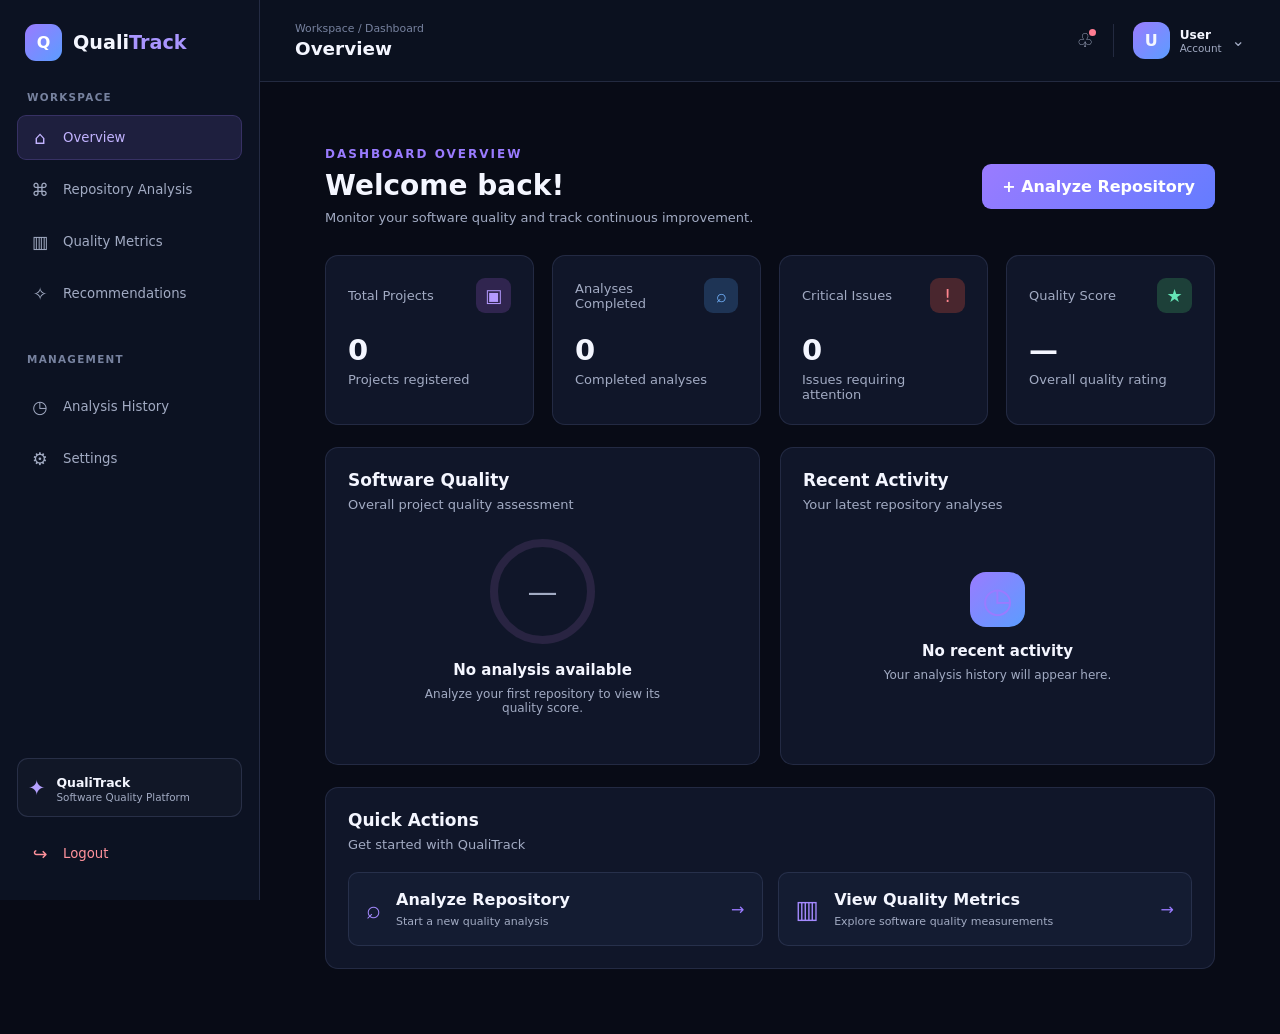
==== frontend/dashboard.html @ 4f3aad00 "updated dashboard" ====
<!DOCTYPE html>
<html lang="en">
<head>
    <meta charset="UTF-8">
    <meta name="viewport" content="width=device-width, initial-scale=1.0">

    <title>Dashboard | QualiTrack</title>

    <link rel="stylesheet" href="css/dashboard/layout.css">
    <link rel="stylesheet" href="css/dashboard/sidebar.css">
    <link rel="stylesheet" href="css/dashboard/header.css">
    <link rel="stylesheet" href="css/dashboard/overview.css">
</head>

<body>

    <div class="dashboard-layout">

        <!-- SIDEBAR COMPONENT -->
        <div id="sidebar-container"></div>

        <!-- MAIN AREA -->
        <div class="main-area">

            <!-- HEADER COMPONENT -->
            <div id="header-container"></div>

            <!-- FEATURE CONTENT -->
            <main id="dashboard-content">

                <div class="welcome-section">
                    <span class="welcome-label">QUALITRACK WORKSPACE</span>

                    <h1>Welcome to QualiTrack</h1>

                    <p>
                        Your software quality analytics workspace
                        starts here.
                    </p>
                </div>

                <div class="empty-dashboard">
                    <div class="empty-icon">Q</div>
                    <h2>Your dashboard is ready</h2>
                    <p>
                        We will build each dashboard feature
                        separately and connect it here.
                    </p>
                </div>

            </main>

        </div>

    </div>

    <script type="module" src="js/dashboard/dashboard.js"></script>

</body>
</html>
---- frontend/css/dashboard/layout.css ----
:root {
    --bg: #080b16;
    --panel: #101629;
    --panel2: #141c32;
    --text: #f4f6ff;
    --muted: #a2abc3;
    --purple: #9a7bff;
    --blue: #64a6ff;
    --green: #58dfb0;
    --border: rgba(174, 190, 255, .15);
}

* {
    margin: 0;
    padding: 0;
    box-sizing: border-box;
}

body {
    min-height: 100vh;
    font-family: Inter, system-ui, sans-serif;
    background: var(--bg);
    color: var(--text);
}

button {
    font: inherit;
    cursor: pointer;
}

.dashboard-layout {
    min-height: 100vh;
    display: flex;
}

.main-area {
    min-width: 0;
    flex: 1;
    margin-left: 260px;
}

#dashboard-content {
    padding: 35px;
}

.welcome-label {
    color: #a995ff;
    font-size: .7rem;
    font-weight: 800;
    letter-spacing: 1.5px;
}

.welcome-section h1 {
    font-size: 2rem;
    margin: 12px 0 8px;
    letter-spacing: -1px;
}

.welcome-section p {
    color: var(--muted);
    font-size: .9rem;
}

.empty-dashboard {
    margin-top: 35px;
    min-height: 260px;
    display: flex;
    flex-direction: column;
    align-items: center;
    justify-content: center;
    text-align: center;
    padding: 30px;
    border: 1px solid var(--border);
    border-radius: 18px;
    background: linear-gradient(
        145deg,
        rgba(20, 28, 50, .75),
        rgba(12, 17, 32, .85)
    );
}

.empty-icon {
    width: 55px;
    height: 55px;
    display: grid;
    place-items: center;
    border-radius: 16px;
    background: linear-gradient(135deg, #9a7bff, #5b9dff);
    font-size: 1.5rem;
    font-weight: 900;
    margin-bottom: 18px;
}

.empty-dashboard h2 {
    font-size: 1.15rem;
    margin-bottom: 8px;
}

.empty-dashboard p {
    color: var(--muted);
    font-size: .85rem;
}

@media (max-width: 850px) {
    .main-area {
        margin-left: 0;
    }

    #dashboard-content {
        padding: 25px 18px;
    }
}
---- frontend/css/dashboard/sidebar.css ----
.sidebar {
    width: 260px;
    height: 100vh;
    position: fixed;
    top: 0;
    left: 0;
    z-index: 100;
    display: flex;
    flex-direction: column;
    padding: 24px 17px;
    background: #0c1222;
    border-right: 1px solid var(--border);
    transition: transform .3s ease;
}

.sidebar-brand {
    display: flex;
    align-items: center;
    gap: 11px;
    padding: 0 8px 30px;
}

.brand-icon {
    width: 37px;
    height: 37px;
    display: grid;
    place-items: center;
    border-radius: 11px;
    background: linear-gradient(135deg, #9a7bff, #5b9dff);
    color: white;
    font-weight: 900;
}

.brand-name {
    font-size: 1.2rem;
    font-weight: 800;
}

.brand-name span {
    color: #a995ff;
}

.workspace-label {
    padding: 0 10px;
    margin-bottom: 12px;
    color: #77829f;
    font-size: .65rem;
    font-weight: 800;
    letter-spacing: 1.3px;
}

.secondary-label {
    margin-top: 30px;
}

.sidebar-navigation {
    display: flex;
    flex-direction: column;
    gap: 7px;
}

.nav-item {
    width: 100%;
    min-height: 45px;
    display: flex;
    align-items: center;
    gap: 13px;
    padding: 0 12px;
    border: 1px solid transparent;
    border-radius: 9px;
    background: transparent;
    color: #a2abc3;
    text-align: left;
    font-size: .83rem;
    transition: .2s;
}

.nav-icon {
    width: 20px;
    text-align: center;
    font-size: 1.1rem;
}

.nav-item:hover {
    background: rgba(154, 123, 255, .08);
    color: white;
}

.nav-item.active {
    background: rgba(154, 123, 255, .13);
    border-color: rgba(154, 123, 255, .2);
    color: #c2b3ff;
}

.sidebar-bottom {
    margin-top: auto;
}

.sidebar-plan {
    display: flex;
    align-items: center;
    gap: 11px;
    padding: 13px 10px;
    margin-bottom: 14px;
    border: 1px solid var(--border);
    border-radius: 11px;
    background: rgba(255, 255, 255, .025);
}

.plan-icon {
    color: #b5a1ff;
    font-size: 1.3rem;
}

.sidebar-plan strong {
    font-size: .78rem;
}

.sidebar-plan p {
    color: var(--muted);
    font-size: .65rem;
}

.logout-item {
    color: #ff929c;
}

.sidebar-close {
    display: none;
    margin-left: auto;
    border: 0;
    background: transparent;
    color: var(--muted);
    font-size: 1.5rem;
}

@media (max-width: 850px) {
    .sidebar {
        transform: translateX(-100%);
    }

    .sidebar.open {
        transform: translateX(0);
    }

    .sidebar-close {
        display: block;
    }
}
---- frontend/css/dashboard/header.css ----
.dashboard-header {
    height: 82px;
    display: flex;
    align-items: center;
    justify-content: space-between;
    padding: 0 35px;
    background: rgba(12, 18, 34, .85);
    border-bottom: 1px solid var(--border);
}

.header-left,
.header-right {
    display: flex;
    align-items: center;
}

.header-left {
    gap: 15px;
}

.header-breadcrumb {
    color: #77829f;
    font-size: .68rem;
    margin-bottom: 3px;
}

.header-left h2 {
    font-size: 1.15rem;
}

.header-right {
    gap: 19px;
}

.header-icon {
    position: relative;
    border: 0;
    background: transparent;
    color: var(--muted);
    font-size: 1.2rem;
}

.notification-dot {
    position: absolute;
    width: 7px;
    height: 7px;
    top: 0;
    right: -2px;
    border-radius: 50%;
    background: #ff7c91;
}

.header-divider {
    width: 1px;
    height: 33px;
    background: var(--border);
}

.profile-button {
    display: flex;
    align-items: center;
    gap: 10px;
    border: 0;
    background: transparent;
    color: var(--text);
    text-align: left;
}

.profile-avatar {
    width: 37px;
    height: 37px;
    display: grid;
    place-items: center;
    border-radius: 12px;
    background: linear-gradient(135deg, #9a7bff, #5b9dff);
    font-weight: 800;
}

.profile-info strong,
.profile-info small {
    display: block;
}

.profile-info strong {
    font-size: .76rem;
}

.profile-info small {
    color: var(--muted);
    font-size: .65rem;
}

.profile-arrow {
    color: var(--muted);
}

.menu-toggle {
    display: none;
    border: 0;
    background: transparent;
    color: var(--text);
    font-size: 1.4rem;
}

@media (max-width: 850px) {
    .dashboard-header {
        padding: 0 18px;
    }

    .menu-toggle {
        display: block;
    }
}

@media (max-width: 480px) {
    .profile-info,
    .profile-arrow,
    .header-divider {
        display: none;
    }

    .header-right {
        gap: 15px;
    }

    .header-left h2 {
        font-size: 1rem;
    }
}
---- frontend/css/dashboard/overview.css ----
.overview-page {
    padding: 30px;
    color: #f4f6ff;
}

.overview-welcome {
    display: flex;
    justify-content: space-between;
    align-items: center;
    gap: 20px;
    margin-bottom: 30px;
}

.welcome-label {
    color: #9a7bff;
    font-size: 12px;
    font-weight: 700;
    letter-spacing: 2px;
}

.overview-welcome h1 {
    font-size: 28px;
    margin: 8px 0;
}

.welcome-description,
.stat-card p,
.panel-heading p {
    color: #a2abc3;
    font-size: 13px;
}

.primary-action {
    background: linear-gradient(135deg, #9a7bff, #647cff);
    color: white;
    border: none;
    padding: 13px 20px;
    border-radius: 9px;
    cursor: pointer;
    font-weight: 600;
}

.primary-action:hover {
    opacity: 0.88;
}

.overview-stats {
    display: grid;
    grid-template-columns: repeat(4, 1fr);
    gap: 18px;
    margin-bottom: 22px;
}

.stat-card,
.overview-panel {
    background: #101629;
    border: 1px solid rgba(174, 190, 255, .12);
    border-radius: 13px;
    padding: 22px;
}

.stat-top {
    display: flex;
    justify-content: space-between;
    align-items: center;
    color: #a2abc3;
    font-size: 13px;
}

.stat-card h2 {
    font-size: 29px;
    margin: 20px 0 5px;
}

.stat-icon {
    width: 35px;
    height: 35px;
    display: grid;
    place-items: center;
    border-radius: 9px;
    font-size: 18px;
}

.purple { background: #30254f; color: #b49aff; }
.blue { background: #1e3455; color: #75b5ff; }
.red { background: #49262e; color: #ff858e; }
.green { background: #1d4039; color: #65e4b6; }

.overview-grid {
    display: grid;
    grid-template-columns: 1fr 1fr;
    gap: 20px;
    margin-bottom: 22px;
}

.panel-heading h3 {
    font-size: 17px;
    margin-bottom: 7px;
}

.quality-empty,
.activity-empty {
    min-height: 230px;
    display: flex;
    flex-direction: column;
    justify-content: center;
    align-items: center;
    text-align: center;
}

.quality-circle {
    width: 105px;
    height: 105px;
    border: 8px solid #292442;
    border-radius: 50%;
    display: grid;
    place-items: center;
    margin-bottom: 17px;
}

.quality-circle span {
    font-size: 30px;
    color: #a2abc3;
}

.quality-empty h3,
.activity-empty h3 {
    font-size: 15px;
    margin-bottom: 8px;
}

.quality-empty p,
.activity-empty p {
    font-size: 12px;
    color: #a2abc3;
    max-width: 270px;
}

.empty-icon {
    font-size: 35px;
    color: #9a7bff;
    margin-bottom: 15px;
}

.quick-actions {
    display: grid;
    grid-template-columns: 1fr 1fr;
    gap: 15px;
    margin-top: 20px;
}

.quick-action {
    display: flex;
    align-items: center;
    gap: 15px;
    padding: 17px;
    background: #141c32;
    border: 1px solid rgba(174, 190, 255, .12);
    border-radius: 10px;
    color: #f4f6ff;
    text-align: left;
    cursor: pointer;
}

.quick-action > span:first-child {
    font-size: 25px;
    color: #a58aff;
}

.quick-action div {
    flex: 1;
}

.quick-action strong,
.quick-action small {
    display: block;
}

.quick-action small {
    color: #a2abc3;
    margin-top: 6px;
    font-size: 11px;
}

.action-arrow {
    color: #9a7bff;
}

.quick-action:hover {
    border-color: #9a7bff;
    background: #191f3a;
}

@media (max-width: 1100px) {
    .overview-stats {
        grid-template-columns: repeat(2, 1fr);
    }
}

@media (max-width: 700px) {
    .overview-page {
        padding: 18px;
    }

    .overview-welcome {
        align-items: flex-start;
        flex-direction: column;
    }

    .overview-welcome h1 {
        font-size: 23px;
    }

    .overview-grid,
    .quick-actions {
        grid-template-columns: 1fr;
    }
}

@media (max-width: 420px) {
    .overview-stats {
        grid-template-columns: 1fr;
    }
}
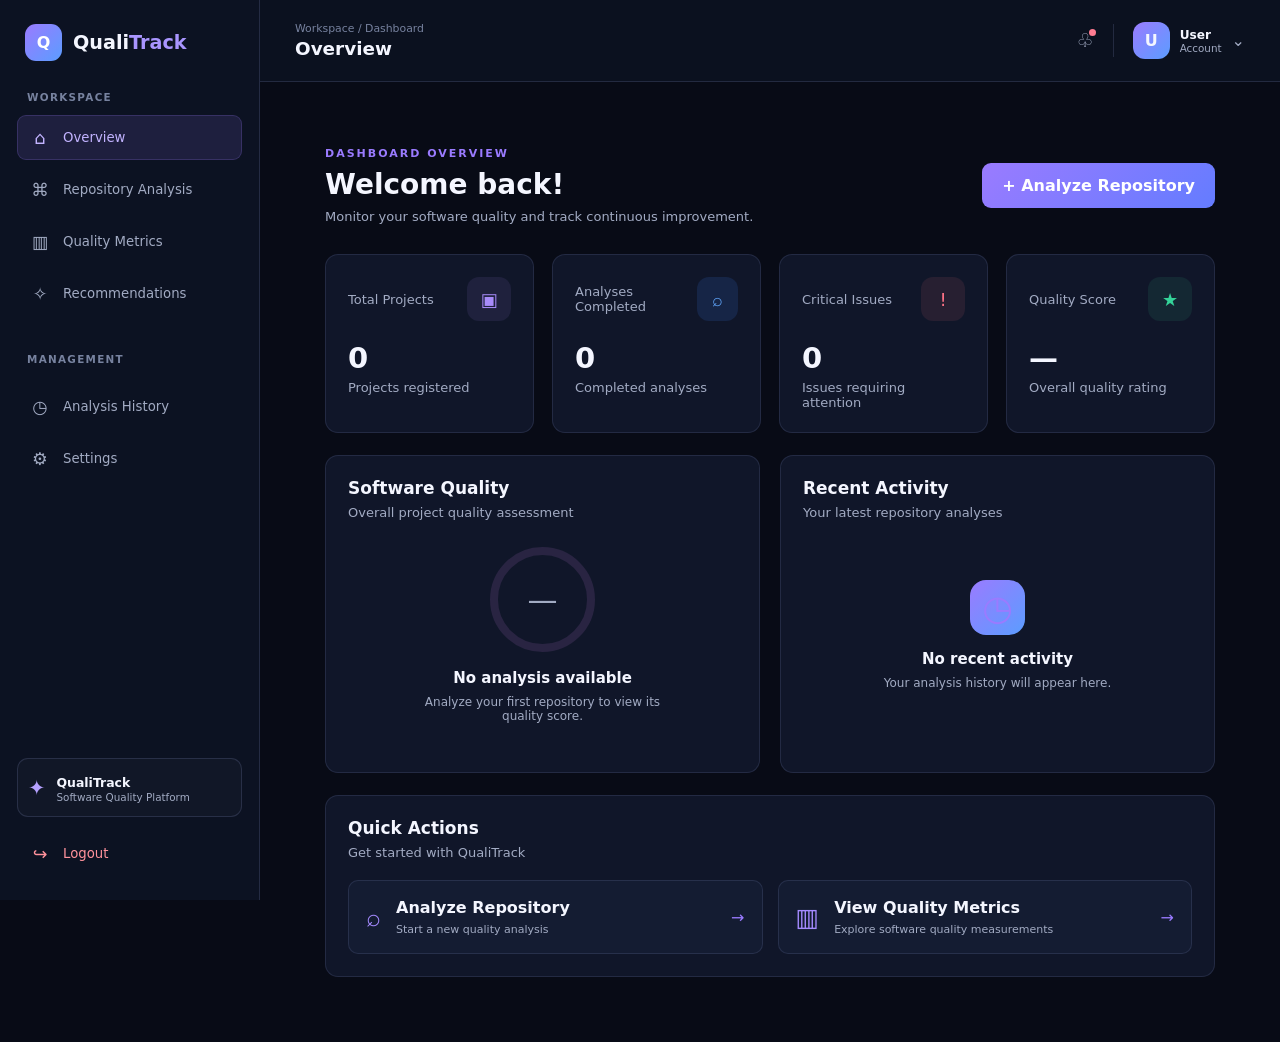
==== commit f72eea7e: "updated user reg n login" ====
--- a/frontend/dashboard.html
+++ b/frontend/dashboard.html
@@ -7,10 +7,20 @@
 
     <title>Dashboard | QualiTrack</title>
 
+    <!-- Font Awesome Icons -->
+    <link rel="stylesheet"
+          href="https://cdnjs.cloudflare.com/ajax/libs/font-awesome/6.5.2/css/all.min.css">
+
+    <link rel="icon" href="favicon.ico" type="image/x-icon">
+
     <link rel="stylesheet" href="css/dashboard/layout.css">
     <link rel="stylesheet" href="css/dashboard/sidebar.css">
     <link rel="stylesheet" href="css/dashboard/header.css">
     <link rel="stylesheet" href="css/dashboard/overview.css">
+    <link rel="stylesheet" href="css/dashboard/analysis.css">
+    <link rel="stylesheet" href="css/dashboard/metrics.css">
+    <link rel="stylesheet" href="css/dashboard/recommendations.css">
+    
 </head>
 
 <body>
--- a/frontend/css/dashboard/analysis.css
+++ b/frontend/css/dashboard/analysis.css
@@ -0,0 +1,716 @@
+
+/* =========================================
+   QUALITRACK - REPOSITORY ANALYSIS
+   Fully Responsive Design
+========================================= */
+
+.analysis-page {
+    width: 100%;
+    max-width: 1600px;
+    margin: 0 auto;
+    padding: clamp(16px, 3vw, 30px);
+    color: #f4f6ff;
+    box-sizing: border-box;
+}
+
+.analysis-page *,
+.analysis-page *::before,
+.analysis-page *::after {
+    box-sizing: border-box;
+}
+
+/* =========================================
+   PAGE HEADER
+========================================= */
+
+.analysis-welcome {
+    margin-bottom: 25px;
+}
+
+.welcome-label {
+    color: #9a7bff;
+    font-size: 11px;
+    font-weight: 700;
+    letter-spacing: 2px;
+    margin-bottom: 8px;
+}
+
+.analysis-welcome h1 {
+    font-size: clamp(23px, 3vw, 30px);
+    margin: 8px 0;
+    line-height: 1.3;
+}
+
+.analysis-description,
+.panel-description {
+    color: #a2abc3;
+    font-size: 13px;
+    line-height: 1.7;
+}
+
+/* =========================================
+   MAIN PANELS
+========================================= */
+
+.analysis-panel,
+.workflow-panel {
+    width: 100%;
+    min-width: 0;
+    background: #101629;
+    border: 1px solid rgba(174, 190, 255, .12);
+    border-radius: 13px;
+    padding: clamp(16px, 3vw, 25px);
+    margin-bottom: 22px;
+}
+
+.analysis-panel h2,
+.workflow-panel h2 {
+    font-size: 18px;
+    line-height: 1.4;
+}
+
+/* =========================================
+   SOURCE TABS
+========================================= */
+
+.source-tabs {
+    display: flex;
+    gap: 10px;
+    margin: 25px 0;
+    border-bottom: 1px solid rgba(174, 190, 255, .12);
+}
+
+.source-tab {
+    display: inline-flex;
+    align-items: center;
+    justify-content: center;
+    gap: 9px;
+    padding: 13px 18px;
+    background: transparent;
+    color: #a2abc3;
+    border: none;
+    border-bottom: 2px solid transparent;
+    cursor: pointer;
+    font-size: 13px;
+    font-weight: 600;
+    white-space: nowrap;
+    transition: .2s ease;
+}
+
+.source-tab:hover {
+    color: #d4c9ff;
+}
+
+.source-tab.active {
+    color: #b49aff;
+    border-bottom-color: #9a7bff;
+}
+
+/* =========================================
+   SOURCE CONTENT
+========================================= */
+
+.source-content {
+    width: 100%;
+    min-width: 0;
+    max-height: 2000px;
+    opacity: 1;
+    overflow: hidden;
+    transform: translateY(0);
+    transition:
+        max-height 0.4s ease,
+        opacity 0.3s ease,
+        transform 0.4s ease;
+}
+
+.source-content.hidden {
+    max-height: 0;
+    opacity: 0;
+    transform: translateY(15px);
+    pointer-events: none;
+}
+
+.source-content label {
+    display: block;
+    margin-bottom: 10px;
+    font-size: 13px;
+    font-weight: 600;
+}
+
+.source-content input[type="url"] {
+    width: 100%;
+    min-width: 0;
+    padding: 14px;
+    border-radius: 8px;
+    border: 1px solid rgba(174, 190, 255, .2);
+    background: #080b16;
+    color: white;
+    outline: none;
+    font-size: 14px;
+}
+
+.source-content input:focus {
+    border-color: #9a7bff;
+    box-shadow: 0 0 0 3px rgba(154, 123, 255, .1);
+}
+
+.source-content small {
+    display: block;
+    color: #a2abc3;
+    margin-top: 9px;
+    font-size: 11px;
+    line-height: 1.6;
+}
+
+
+
+/* =========================================
+   GITHUB INTEGRATION
+========================================= */
+
+.github-connect-card {
+    width: 100%;
+    min-width: 0;
+    padding: clamp(16px, 3vw, 24px);
+    background: #141c32;
+    border: 1px solid rgba(174, 190, 255, .12);
+    border-radius: 12px;
+}
+
+.github-connect-header {
+    display: flex;
+    align-items: center;
+    gap: 16px;
+    margin-bottom: 22px;
+}
+
+.github-logo {
+    width: 55px;
+    height: 55px;
+    flex-shrink: 0;
+    display: grid;
+    place-items: center;
+    border-radius: 12px;
+    background: #252c40;
+    color: white;
+    font-size: 32px;
+}
+
+.github-connect-header h3 {
+    font-size: 16px;
+    margin-bottom: 7px;
+}
+
+.github-connect-header p {
+    color: #a2abc3;
+    font-size: 12px;
+    line-height: 1.6;
+}
+
+.github-connect-button {
+    width: 100%;
+    min-height: 46px;
+    padding: 13px 18px;
+    background: #f4f6ff;
+    color: #080b16;
+    border: none;
+    border-radius: 8px;
+    font-size: 14px;
+    font-weight: 700;
+    cursor: pointer;
+    transition: .2s ease;
+}
+
+.github-connect-button:hover {
+    background: #dce2f5;
+    transform: translateY(-2px);
+}
+
+.github-connect-button:focus-visible,
+.source-tab:focus-visible,
+.analyze-button:focus-visible,
+.upload-area button:focus-visible {
+    outline: 2px solid #b49aff;
+    outline-offset: 3px;
+}
+
+.github-connect-button i {
+    margin-right: 8px;
+    font-size: 17px;
+}
+
+.github-status {
+    margin-top: 12px;
+    text-align: center;
+    font-size: 12px;
+    color: #a2abc3;
+    line-height: 1.5;
+}
+
+.github-divider {
+    display: flex;
+    align-items: center;
+    gap: 15px;
+    margin: 25px 0;
+    color: #8490aa;
+    font-size: 11px;
+}
+
+.github-divider::before,
+.github-divider::after {
+    content: "";
+    height: 1px;
+    flex: 1;
+    background: rgba(174, 190, 255, .15);
+}
+
+.manual-repository {
+    width: 100%;
+    min-width: 0;
+}
+
+.manual-repository input {
+    width: 100%;
+    min-width: 0;
+    padding: 14px;
+    margin-top: 10px;
+    border-radius: 8px;
+    border: 1px solid rgba(174, 190, 255, .2);
+    background: #080b16;
+    color: white;
+    outline: none;
+    font-size: 14px;
+}
+
+.manual-repository input:focus {
+    border-color: #9a7bff;
+}
+
+.manual-repository small {
+    display: block;
+    margin-top: 9px;
+    color: #a2abc3;
+    font-size: 11px;
+    line-height: 1.6;
+}
+
+.repository-selection {
+    margin-top: 22px;
+}
+
+.repository-selection label {
+    display: block;
+    margin-bottom: 10px;
+    font-size: 13px;
+}
+
+.repository-selection select {
+    width: 100%;
+    min-width: 0;
+    padding: 13px;
+    background: #080b16;
+    color: white;
+    border: 1px solid rgba(174, 190, 255, .2);
+    border-radius: 8px;
+}
+
+/* =========================================
+   ZIP UPLOAD
+========================================= */
+
+.upload-area {
+    width: 100%;
+    border: 1px dashed rgba(154, 123, 255, .6);
+    border-radius: 12px;
+    padding: clamp(20px, 4vw, 35px) 15px;
+    text-align: center;
+    background: rgba(154, 123, 255, .04);
+    transition: .2s ease;
+}
+
+.upload-area:hover {
+    border-color: #b49aff;
+    background: rgba(154, 123, 255, .07);
+}
+
+.upload-icon {
+    font-size: 35px;
+    color: #a58aff;
+}
+
+.upload-area h3 {
+    margin: 12px 0 8px;
+    font-size: 16px;
+}
+
+.upload-area p {
+    color: #a2abc3;
+    font-size: 12px;
+    line-height: 1.6;
+}
+
+.upload-area button {
+    margin: 15px 0;
+    padding: 11px 22px;
+    border-radius: 7px;
+    border: 1px solid #9a7bff;
+    color: #c3b3ff;
+    background: transparent;
+    cursor: pointer;
+    transition: .2s ease;
+}
+
+.upload-area button:hover {
+    background: rgba(154, 123, 255, .12);
+}
+
+.selected-file {
+    color: #65e4b6 !important;
+    overflow-wrap: anywhere;
+}
+
+.file-note {
+    margin-top: 5px;
+}
+
+/* =========================================
+   ANALYSIS CONFIGURATION
+========================================= */
+
+.analysis-options {
+    display: flex;
+    justify-content: space-between;
+    align-items: center;
+    flex-wrap: wrap;
+    gap: 15px;
+    margin-top: 28px;
+    padding: 18px;
+    border-radius: 9px;
+    background: #141c32;
+}
+
+.analysis-options h3 {
+    font-size: 14px;
+    margin-bottom: 6px;
+}
+
+.analysis-options p {
+    color: #a2abc3;
+    font-size: 12px;
+    line-height: 1.6;
+    max-width: 600px;
+}
+
+.config-tag {
+    display: inline-flex;
+    align-items: center;
+    gap: 7px;
+    color: #65e4b6;
+    font-size: 12px;
+    white-space: nowrap;
+}
+
+.config-tag span {
+    width: 7px;
+    height: 7px;
+    background: #65e4b6;
+    border-radius: 50%;
+    flex-shrink: 0;
+}
+
+/* =========================================
+   VALIDATION MESSAGE
+========================================= */
+
+.analysis-message {
+    display: none;
+    margin-top: 18px;
+    padding: 12px;
+    border-radius: 8px;
+    font-size: 13px;
+    line-height: 1.6;
+    overflow-wrap: anywhere;
+}
+
+.analysis-message.success {
+    display: block;
+    background: rgba(88, 223, 176, .1);
+    color: #65e4b6;
+}
+
+.analysis-message.error {
+    display: block;
+    background: rgba(255, 100, 120, .1);
+    color: #ff858e;
+}
+
+/* =========================================
+   ANALYZE BUTTON
+========================================= */
+
+.analyze-button {
+    width: 100%;
+    min-height: 48px;
+    padding: 14px;
+    margin-top: 20px;
+    border: none;
+    border-radius: 8px;
+    background: linear-gradient(135deg, #9a7bff, #647cff);
+    color: white;
+    font-weight: 600;
+    font-size: 14px;
+    cursor: pointer;
+    transition: .2s ease;
+}
+
+.analyze-button:hover {
+    opacity: .9;
+    transform: translateY(-1px);
+}
+
+.privacy-note {
+    color: #8490aa;
+    font-size: 11px;
+    text-align: center;
+    line-height: 1.6;
+    margin-top: 15px;
+}
+
+/* =========================================
+   WORKFLOW SECTION
+========================================= */
+
+.workflow-panel {
+    padding: clamp(16px, 3vw, 25px);
+}
+
+.workflow-steps {
+    display: grid;
+    grid-template-columns: repeat(3, minmax(0, 1fr));
+    gap: 18px;
+    margin-top: 22px;
+}
+
+.workflow-step {
+    min-width: 0;
+    padding: 18px;
+    background: #141c32;
+    border-radius: 10px;
+}
+
+.workflow-step span {
+    color: #a58aff;
+    font-weight: 700;
+    font-size: 13px;
+}
+
+.workflow-step h3 {
+    font-size: 14px;
+    margin: 12px 0 8px;
+}
+
+.workflow-step p {
+    color: #a2abc3;
+    font-size: 12px;
+    line-height: 1.7;
+}
+
+/* =========================================
+   LARGE DESKTOP
+========================================= */
+
+@media (min-width: 1400px) {
+    .analysis-page {
+        padding: 35px 40px;
+    }
+
+    .analysis-panel,
+    .workflow-panel {
+        padding: 30px;
+    }
+
+    .workflow-steps {
+        gap: 22px;
+    }
+}
+
+/* =========================================
+   TABLETS & SMALL LAPTOPS
+========================================= */
+
+@media (max-width: 1024px) {
+
+    .analysis-page {
+        padding: 24px;
+    }
+
+    .workflow-steps {
+        grid-template-columns: repeat(2, minmax(0, 1fr));
+    }
+
+    .workflow-step:last-child {
+        grid-column: 1 / -1;
+    }
+}
+
+/* =========================================
+   TABLETS & MOBILE LANDSCAPE
+========================================= */
+
+@media (max-width: 768px) {
+
+    .analysis-page {
+        padding: 20px;
+    }
+
+    .analysis-welcome h1 {
+        font-size: 25px;
+    }
+
+    .analysis-options {
+        align-items: flex-start;
+        flex-direction: column;
+    }
+
+    .workflow-steps {
+        grid-template-columns: 1fr 1fr;
+        gap: 12px;
+    }
+
+    .workflow-step:last-child {
+        grid-column: auto;
+    }
+}
+
+/* =========================================
+   MOBILE
+========================================= */
+
+@media (max-width: 600px) {
+
+    .analysis-page {
+        padding: 16px;
+    }
+
+    .analysis-welcome {
+        margin-bottom: 20px;
+    }
+
+    .analysis-welcome h1 {
+        font-size: 23px;
+    }
+
+    .analysis-panel,
+    .workflow-panel {
+        border-radius: 11px;
+        margin-bottom: 16px;
+    }
+
+    .source-tabs {
+        display: grid;
+        grid-template-columns: 1fr 1fr;
+        gap: 5px;
+        margin: 20px 0;
+    }
+
+    .source-tab {
+        white-space: normal;
+        text-align: center;
+        padding: 12px 7px;
+        font-size: 11px;
+        gap: 5px;
+    }
+
+    .github-connect-header {
+        align-items: flex-start;
+        gap: 12px;
+    }
+
+    .github-logo {
+        width: 45px;
+        height: 45px;
+        font-size: 25px;
+    }
+
+    .github-connect-header h3 {
+        font-size: 14px;
+    }
+
+    .github-connect-header p {
+        font-size: 11px;
+    }
+
+    .workflow-steps {
+        grid-template-columns: 1fr;
+    }
+
+    .workflow-step:last-child {
+        grid-column: auto;
+    }
+
+    .analysis-options {
+        padding: 15px;
+    }
+}
+
+/* =========================================
+   SMALL MOBILE
+========================================= */
+
+@media (max-width: 380px) {
+
+    .analysis-page {
+        padding: 12px;
+    }
+
+    .analysis-welcome h1 {
+        font-size: 21px;
+    }
+
+    .analysis-description {
+        font-size: 12px;
+    }
+
+    .analysis-panel,
+    .workflow-panel {
+        padding: 14px;
+    }
+
+    .source-tab {
+        font-size: 10px;
+        padding: 11px 5px;
+    }
+
+    .github-connect-card {
+        padding: 13px;
+    }
+
+    .github-connect-header {
+        flex-direction: column;
+    }
+
+    .source-content input[type="url"],
+    .manual-repository input {
+        font-size: 12px;
+        padding: 12px;
+    }
+
+    .analyze-button {
+        font-size: 13px;
+    }
+}
+
+/* =========================================
+   ACCESSIBILITY
+========================================= */
+
+@media (prefers-reduced-motion: reduce) {
+
+    .analysis-page *,
+    .analysis-page *::before,
+    .analysis-page *::after {
+        scroll-behavior: auto !important;
+        transition: none !important;
+        animation: none !important;
+    }
+}
--- a/frontend/css/dashboard/metrics.css
+++ b/frontend/css/dashboard/metrics.css
@@ -0,0 +1,426 @@
+
+.metrics-page {
+    display: flex;
+    flex-direction: column;
+    gap: 28px;
+    padding-bottom: 30px;
+    color: var(--text-primary, #f1f5f9);
+}
+
+.metrics-welcome,
+.metrics-section-heading,
+.domain-heading,
+.distribution-row {
+    display: flex;
+    align-items: center;
+    justify-content: space-between;
+    gap: 16px;
+}
+
+.metrics-welcome h1 {
+    font-size: 28px;
+    margin: 8px 0;
+}
+
+.metrics-welcome p,
+.metrics-section-heading p {
+    color: var(--text-secondary, #94a3b8);
+    font-size: 14px;
+}
+
+.metrics-demo-badge {
+    background: rgba(139, 92, 246, 0.13);
+    color: #b69aff;
+    border: 1px solid rgba(139, 92, 246, 0.3);
+    border-radius: 20px;
+    padding: 9px 14px;
+    font-size: 11px;
+    font-weight: 700;
+    white-space: nowrap;
+}
+
+/* OVERALL SCORE */
+
+.metrics-overall {
+    display: grid;
+    grid-template-columns: 1fr 1.2fr;
+    gap: 20px;
+}
+
+.overall-score-card,
+.metric-summary-card,
+.domain-card,
+.analysis-metric-card,
+.distribution-card {
+    background: var(--card-bg, #101629);
+    border: 1px solid var(--border-color, #263149);
+    border-radius: 16px;
+}
+
+.overall-score-card {
+    padding: 25px;
+    display: flex;
+    flex-direction: column;
+    align-items: flex-start;
+    gap: 18px;
+}
+
+.metric-label {
+    color: #a78bfa;
+    font-size: 11px;
+    font-weight: 700;
+    letter-spacing: 1px;
+}
+
+.overall-score-card h2 {
+    font-size: 21px;
+    margin: 9px 0 5px;
+}
+
+.overall-score-card p {
+    color: var(--text-secondary, #94a3b8);
+    font-size: 13px;
+}
+
+.score-circle {
+    width: 145px;
+    height: 145px;
+    margin: 5px auto;
+    border-radius: 50%;
+    display: grid;
+    place-items: center;
+    background: conic-gradient(
+        #a78bfa 0deg 295.2deg,
+        #293247 295.2deg 360deg
+    );
+    position: relative;
+}
+
+.score-circle::before {
+    content: "";
+    position: absolute;
+    width: 116px;
+    height: 116px;
+    border-radius: 50%;
+    background: var(--card-bg, #101629);
+}
+
+.score-circle-inner {
+    position: relative;
+    display: flex;
+    align-items: baseline;
+    gap: 3px;
+}
+
+.score-circle-inner strong {
+    font-size: 39px;
+}
+
+.score-circle-inner span {
+    color: var(--text-secondary, #94a3b8);
+    font-size: 12px;
+}
+
+.score-status {
+    color: #4ade80;
+    font-size: 13px;
+    font-weight: 600;
+    display: flex;
+    align-items: center;
+    gap: 8px;
+}
+
+.status-dot {
+    height: 8px;
+    width: 8px;
+    border-radius: 50%;
+    background: #4ade80;
+}
+
+/* SUMMARY CARDS */
+
+.overall-summary {
+    display: grid;
+    grid-template-columns: repeat(2, minmax(0, 1fr));
+    gap: 15px;
+}
+
+.metric-summary-card {
+    padding: 20px;
+    display: flex;
+    align-items: center;
+    gap: 14px;
+}
+
+.summary-icon,
+.domain-icon,
+.analysis-metric-icon {
+    width: 43px;
+    height: 43px;
+    flex-shrink: 0;
+    border-radius: 12px;
+    display: grid;
+    place-items: center;
+    font-size: 17px;
+}
+
+.purple {
+    color: #b69aff;
+    background: rgba(139, 92, 246, 0.14);
+}
+
+.blue {
+    color: #60a5fa;
+    background: rgba(59, 130, 246, 0.14);
+}
+
+.orange {
+    color: #fb923c;
+    background: rgba(249, 115, 22, 0.14);
+}
+
+.green {
+    color: #4ade80;
+    background: rgba(34, 197, 94, 0.14);
+}
+
+.metric-summary-card span:not(.summary-icon) {
+    color: var(--text-secondary, #94a3b8);
+    font-size: 12px;
+}
+
+.metric-summary-card h3 {
+    font-size: 23px;
+    margin-top: 5px;
+}
+
+.metric-summary-card h3 small,
+.analysis-metric-card h3 small {
+    color: var(--text-secondary, #94a3b8);
+    font-size: 12px;
+    font-weight: 400;
+}
+
+/* SECTION HEADINGS */
+
+.metrics-section {
+    display: flex;
+    flex-direction: column;
+    gap: 17px;
+}
+
+.metrics-section-heading h2 {
+    font-size: 19px;
+    margin-bottom: 5px;
+}
+
+/* DOMAIN CARDS */
+
+.domain-grid {
+    display: grid;
+    grid-template-columns: repeat(3, minmax(0, 1fr));
+    gap: 17px;
+}
+
+.domain-card {
+    padding: 20px;
+}
+
+.domain-heading {
+    justify-content: flex-start;
+    flex-wrap: wrap;
+    margin-bottom: 18px;
+}
+
+.domain-heading > span:nth-child(2) {
+    font-size: 14px;
+    font-weight: 600;
+    flex: 1;
+}
+
+.domain-heading strong {
+    font-size: 20px;
+}
+
+.metric-progress,
+.distribution-bar {
+    height: 8px;
+    border-radius: 20px;
+    background: #293247;
+    overflow: hidden;
+}
+
+.progress-fill,
+.distribution-fill {
+    height: 100%;
+    width: 0;
+    border-radius: inherit;
+    transition: width 1s ease;
+}
+
+.purple-fill {
+    background: #a78bfa;
+}
+
+.blue-fill {
+    background: #60a5fa;
+}
+
+.orange-fill {
+    background: #fb923c;
+}
+
+.domain-card p {
+    color: var(--text-secondary, #94a3b8);
+    font-size: 12px;
+    line-height: 1.6;
+    margin-top: 15px;
+}
+
+/* ANALYSIS METRIC CARDS */
+
+.analysis-metrics-grid {
+    display: grid;
+    grid-template-columns: repeat(4, minmax(0, 1fr));
+    gap: 16px;
+}
+
+.analysis-metric-card {
+    padding: 20px;
+    display: flex;
+    flex-direction: column;
+    align-items: flex-start;
+    gap: 12px;
+}
+
+.analysis-metric-card > span:nth-child(2) {
+    color: var(--text-secondary, #94a3b8);
+    font-size: 13px;
+}
+
+.analysis-metric-card h3 {
+    font-size: 27px;
+}
+
+.analysis-metric-card small {
+    color: var(--text-secondary, #94a3b8);
+    font-size: 11px;
+}
+
+/* ISSUE DISTRIBUTION */
+
+.distribution-card {
+    padding: 24px;
+    display: flex;
+    flex-direction: column;
+    gap: 12px;
+}
+
+.distribution-row {
+    font-size: 13px;
+}
+
+.distribution-row > div {
+    display: flex;
+    align-items: center;
+    gap: 9px;
+}
+
+.distribution-row strong {
+    font-size: 14px;
+}
+
+.distribution-dot {
+    width: 9px;
+    height: 9px;
+    border-radius: 50%;
+}
+
+.critical {
+    background: #ef4444;
+}
+
+.major {
+    background: #f59e0b;
+}
+
+.minor {
+    background: #60a5fa;
+}
+
+.distribution-bar {
+    margin-bottom: 10px;
+}
+
+.critical-fill {
+    background: #ef4444;
+}
+
+.major-fill {
+    background: #f59e0b;
+}
+
+.minor-fill {
+    background: #60a5fa;
+}
+
+/* DISCLAIMER */
+
+.metrics-disclaimer {
+    color: var(--text-secondary, #94a3b8);
+    font-size: 12px;
+    line-height: 1.6;
+    display: flex;
+    align-items: flex-start;
+    gap: 9px;
+    padding: 14px 16px;
+    border: 1px solid var(--border-color, #263149);
+    border-radius: 12px;
+}
+
+/* RESPONSIVE */
+
+@media (max-width: 1000px) {
+    .analysis-metrics-grid {
+        grid-template-columns: repeat(2, minmax(0, 1fr));
+    }
+
+    .domain-grid {
+        grid-template-columns: 1fr;
+    }
+}
+
+@media (max-width: 700px) {
+    .metrics-overall {
+        grid-template-columns: 1fr;
+    }
+
+    .overall-summary {
+        grid-template-columns: 1fr;
+    }
+
+    .metrics-welcome {
+        align-items: flex-start;
+        flex-direction: column;
+    }
+
+    .metrics-welcome h1 {
+        font-size: 24px;
+    }
+
+    .analysis-metrics-grid {
+        grid-template-columns: 1fr 1fr;
+    }
+}
+
+@media (max-width: 420px) {
+    .analysis-metrics-grid {
+        grid-template-columns: 1fr;
+    }
+
+    .overall-score-card,
+    .domain-card,
+    .analysis-metric-card {
+        padding: 17px;
+    }
+}
--- a/frontend/css/dashboard/recommendations.css
+++ b/frontend/css/dashboard/recommendations.css
@@ -0,0 +1,331 @@
+
+.recommendations-page {
+    display: flex;
+    flex-direction: column;
+    gap: 24px;
+    color: var(--text-primary, #f1f5f9);
+}
+
+.recommendations-welcome {
+    display: flex;
+    justify-content: space-between;
+    align-items: center;
+    gap: 16px;
+    flex-wrap: wrap;
+}
+
+.recommendations-welcome .welcome-label {
+    color: #a78bfa;
+    font-size: 12px;
+    font-weight: 700;
+    letter-spacing: 1.5px;
+    margin-bottom: 8px;
+}
+
+.recommendations-welcome h1 {
+    font-size: clamp(25px, 4vw, 32px);
+    margin: 0 0 8px;
+}
+
+.recommendations-description,
+.recommendation-toolbar p {
+    color: var(--text-secondary, #94a3b8);
+    font-size: 14px;
+    line-height: 1.6;
+    margin: 0;
+}
+
+.recommendation-status {
+    display: flex;
+    align-items: center;
+    gap: 9px;
+    padding: 10px 14px;
+    border: 1px solid var(--border-color, #263149);
+    border-radius: 10px;
+    color: #a78bfa;
+    font-size: 11px;
+    font-weight: 700;
+    letter-spacing: 0.7px;
+}
+
+.recommendation-status i {
+    font-size: 16px;
+}
+
+.recommendation-summary {
+    display: grid;
+    grid-template-columns: repeat(3, minmax(0, 1fr));
+    gap: 16px;
+}
+
+.recommendation-stat {
+    display: flex;
+    align-items: center;
+    gap: 14px;
+    padding: 20px;
+    background: var(--card-bg, #101629);
+    border: 1px solid var(--border-color, #263149);
+    border-radius: 14px;
+}
+
+.stat-icon {
+    width: 44px;
+    height: 44px;
+    display: grid;
+    place-items: center;
+    border-radius: 12px;
+    font-size: 18px;
+}
+
+.stat-icon.purple {
+    color: #a78bfa;
+    background: #a78bfa18;
+}
+
+.stat-icon.red {
+    color: #fb7185;
+    background: #fb718518;
+}
+
+.stat-icon.green {
+    color: #34d399;
+    background: #34d39918;
+}
+
+.recommendation-stat h3 {
+    font-size: 25px;
+    margin: 0 0 4px;
+}
+
+.recommendation-stat p {
+    color: var(--text-secondary, #94a3b8);
+    font-size: 12px;
+    margin: 0;
+}
+
+.recommendation-toolbar {
+    display: flex;
+    justify-content: space-between;
+    align-items: center;
+    gap: 16px;
+    flex-wrap: wrap;
+}
+
+.recommendation-toolbar h2 {
+    font-size: 19px;
+    margin: 0 0 6px;
+}
+
+.recommendation-filters {
+    display: flex;
+    flex-wrap: wrap;
+    gap: 8px;
+}
+
+.recommendation-filter {
+    padding: 8px 15px;
+    border: 1px solid var(--border-color, #263149);
+    border-radius: 8px;
+    background: transparent;
+    color: var(--text-secondary, #94a3b8);
+    cursor: pointer;
+    font-size: 12px;
+    transition: 0.2s ease;
+}
+
+.recommendation-filter:hover,
+.recommendation-filter.active {
+    background: #8b5cf6;
+    border-color: #8b5cf6;
+    color: white;
+}
+
+.recommendation-list {
+    display: grid;
+    grid-template-columns: repeat(2, minmax(0, 1fr));
+    gap: 16px;
+}
+
+.recommendation-card {
+    padding: 20px;
+    background: var(--card-bg, #101629);
+    border: 1px solid var(--border-color, #263149);
+    border-radius: 14px;
+    transition: border-color 0.2s ease, transform 0.2s ease;
+}
+
+.recommendation-card:hover {
+    border-color: #8b5cf6;
+    transform: translateY(-2px);
+}
+
+.recommendation-card.completed {
+    opacity: 0.65;
+}
+
+.recommendation-card.completed h3 {
+    text-decoration: line-through;
+}
+
+.recommendation-card-top {
+    display: flex;
+    justify-content: space-between;
+    align-items: center;
+    gap: 10px;
+    flex-wrap: wrap;
+    margin-bottom: 17px;
+}
+
+.recommendation-category,
+.priority-badge {
+    display: inline-flex;
+    align-items: center;
+    gap: 7px;
+    padding: 6px 10px;
+    border-radius: 7px;
+    font-size: 11px;
+    font-weight: 700;
+}
+
+.recommendation-category.security {
+    color: #fb7185;
+    background: #fb718518;
+}
+
+.recommendation-category.reliability {
+    color: #38bdf8;
+    background: #38bdf818;
+}
+
+.recommendation-category.maintainability {
+    color: #a78bfa;
+    background: #a78bfa18;
+}
+
+.recommendation-category.performance {
+    color: #fbbf24;
+    background: #fbbf2418;
+}
+
+.recommendation-category.quality {
+    color: #34d399;
+    background: #34d39918;
+}
+
+.priority-badge.high {
+    color: #fb7185;
+    background: #fb718518;
+}
+
+.priority-badge.medium {
+    color: #fbbf24;
+    background: #fbbf2418;
+}
+
+.priority-badge.low {
+    color: #34d399;
+    background: #34d39918;
+}
+
+.recommendation-card h3 {
+    font-size: 16px;
+    margin: 0 0 9px;
+}
+
+.recommendation-card > p {
+    color: var(--text-secondary, #94a3b8);
+    font-size: 13px;
+    line-height: 1.7;
+    margin: 0 0 18px;
+}
+
+.recommendation-meta {
+    display: flex;
+    flex-wrap: wrap;
+    gap: 12px;
+    padding: 13px 0;
+    border-top: 1px solid var(--border-color, #263149);
+    color: var(--text-secondary, #94a3b8);
+    font-size: 11px;
+}
+
+.recommendation-meta span {
+    display: flex;
+    align-items: center;
+    gap: 7px;
+}
+
+.mark-completed {
+    display: inline-flex;
+    align-items: center;
+    gap: 8px;
+    padding: 9px 12px;
+    margin-top: 5px;
+    border: 1px solid var(--border-color, #263149);
+    border-radius: 8px;
+    background: transparent;
+    color: var(--text-primary, #f1f5f9);
+    font-size: 12px;
+    cursor: pointer;
+    transition: 0.2s ease;
+}
+
+.mark-completed:hover {
+    border-color: #34d399;
+    color: #34d399;
+}
+
+.recommendation-card.completed .mark-completed {
+    color: #34d399;
+    border-color: #34d399;
+}
+
+.recommendation-disclaimer {
+    display: flex;
+    align-items: flex-start;
+    gap: 10px;
+    padding: 14px;
+    border: 1px solid var(--border-color, #263149);
+    border-radius: 10px;
+    color: var(--text-secondary, #94a3b8);
+    font-size: 12px;
+    line-height: 1.6;
+}
+
+.recommendation-disclaimer i {
+    color: #60a5fa;
+    margin-top: 2px;
+}
+
+@media (max-width: 800px) {
+    .recommendation-list {
+        grid-template-columns: 1fr;
+    }
+}
+
+@media (max-width: 600px) {
+    .recommendation-summary {
+        grid-template-columns: 1fr;
+    }
+
+    .recommendation-stat {
+        padding: 15px;
+    }
+
+    .recommendation-toolbar {
+        align-items: flex-start;
+        flex-direction: column;
+    }
+
+    .recommendation-filters {
+        width: 100%;
+    }
+
+    .recommendation-filter {
+        flex: 1;
+    }
+
+    .recommendation-card {
+        padding: 16px;
+    }
+}
